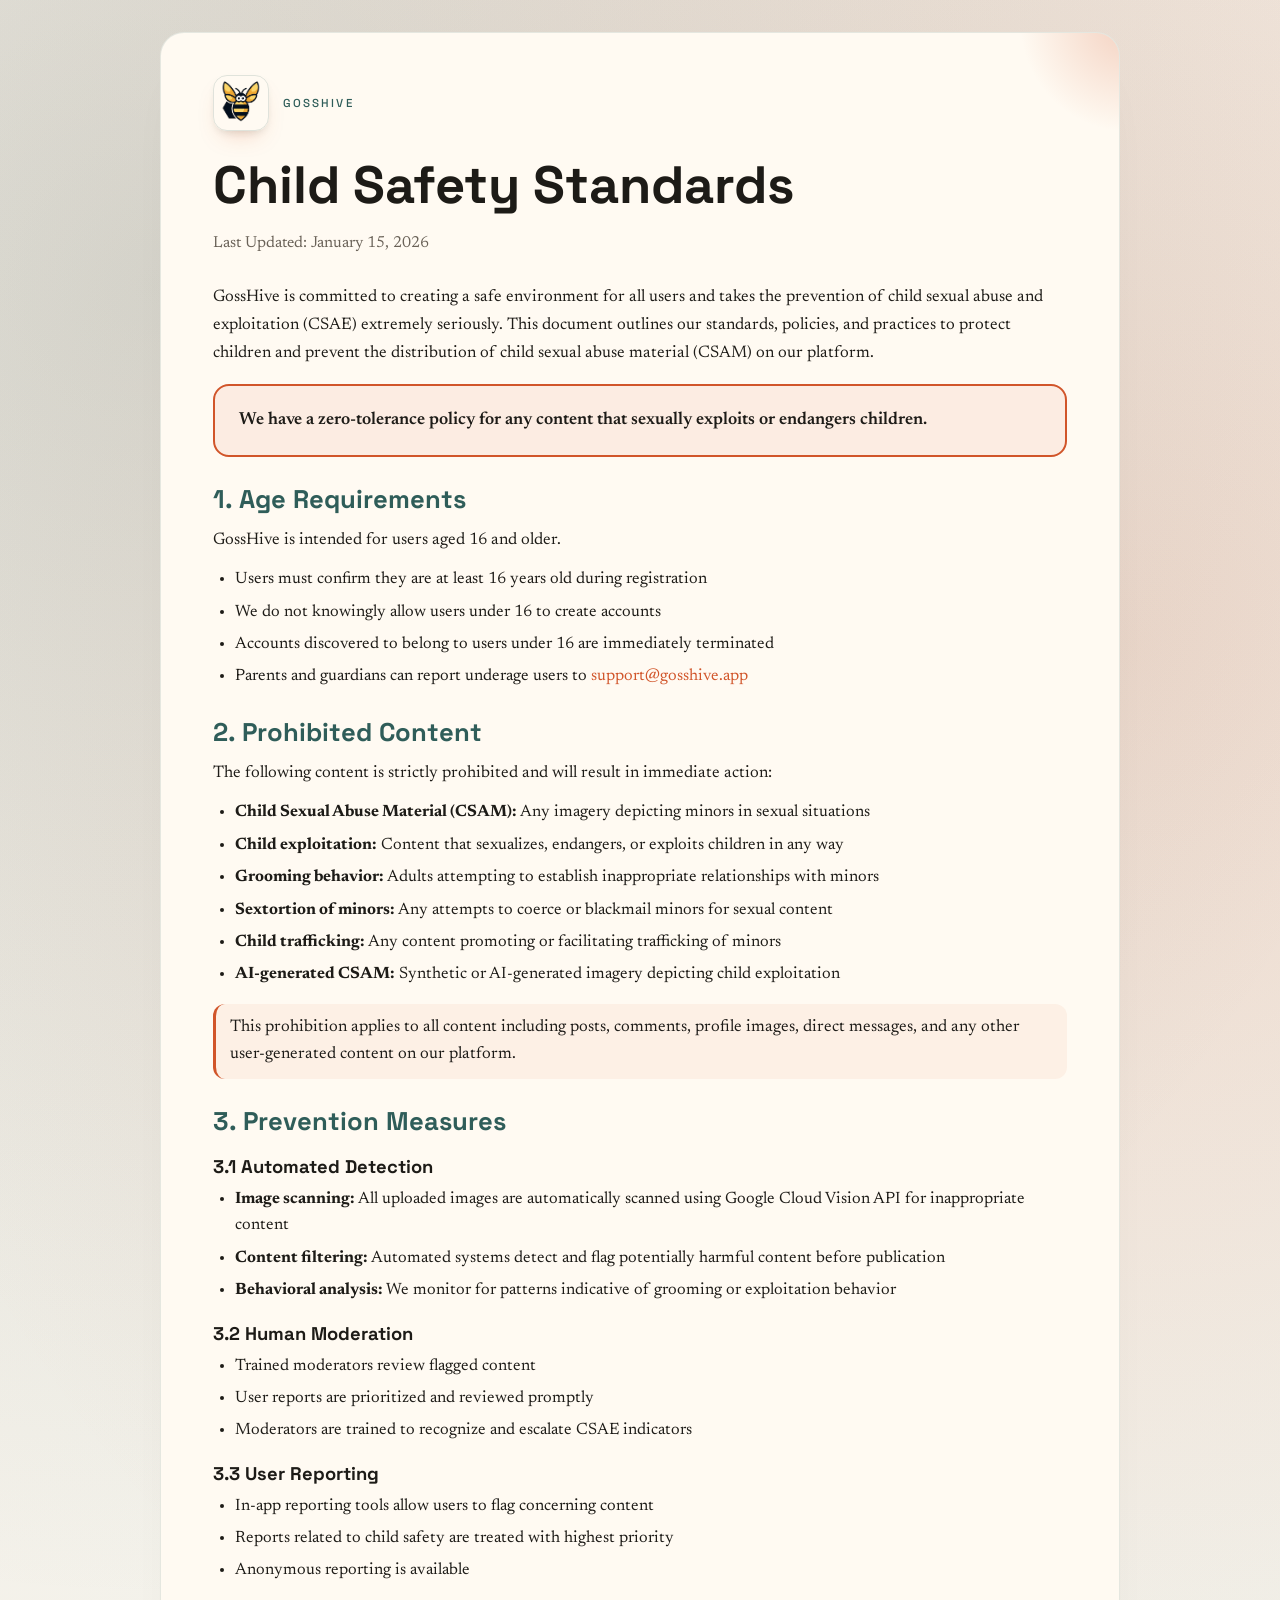
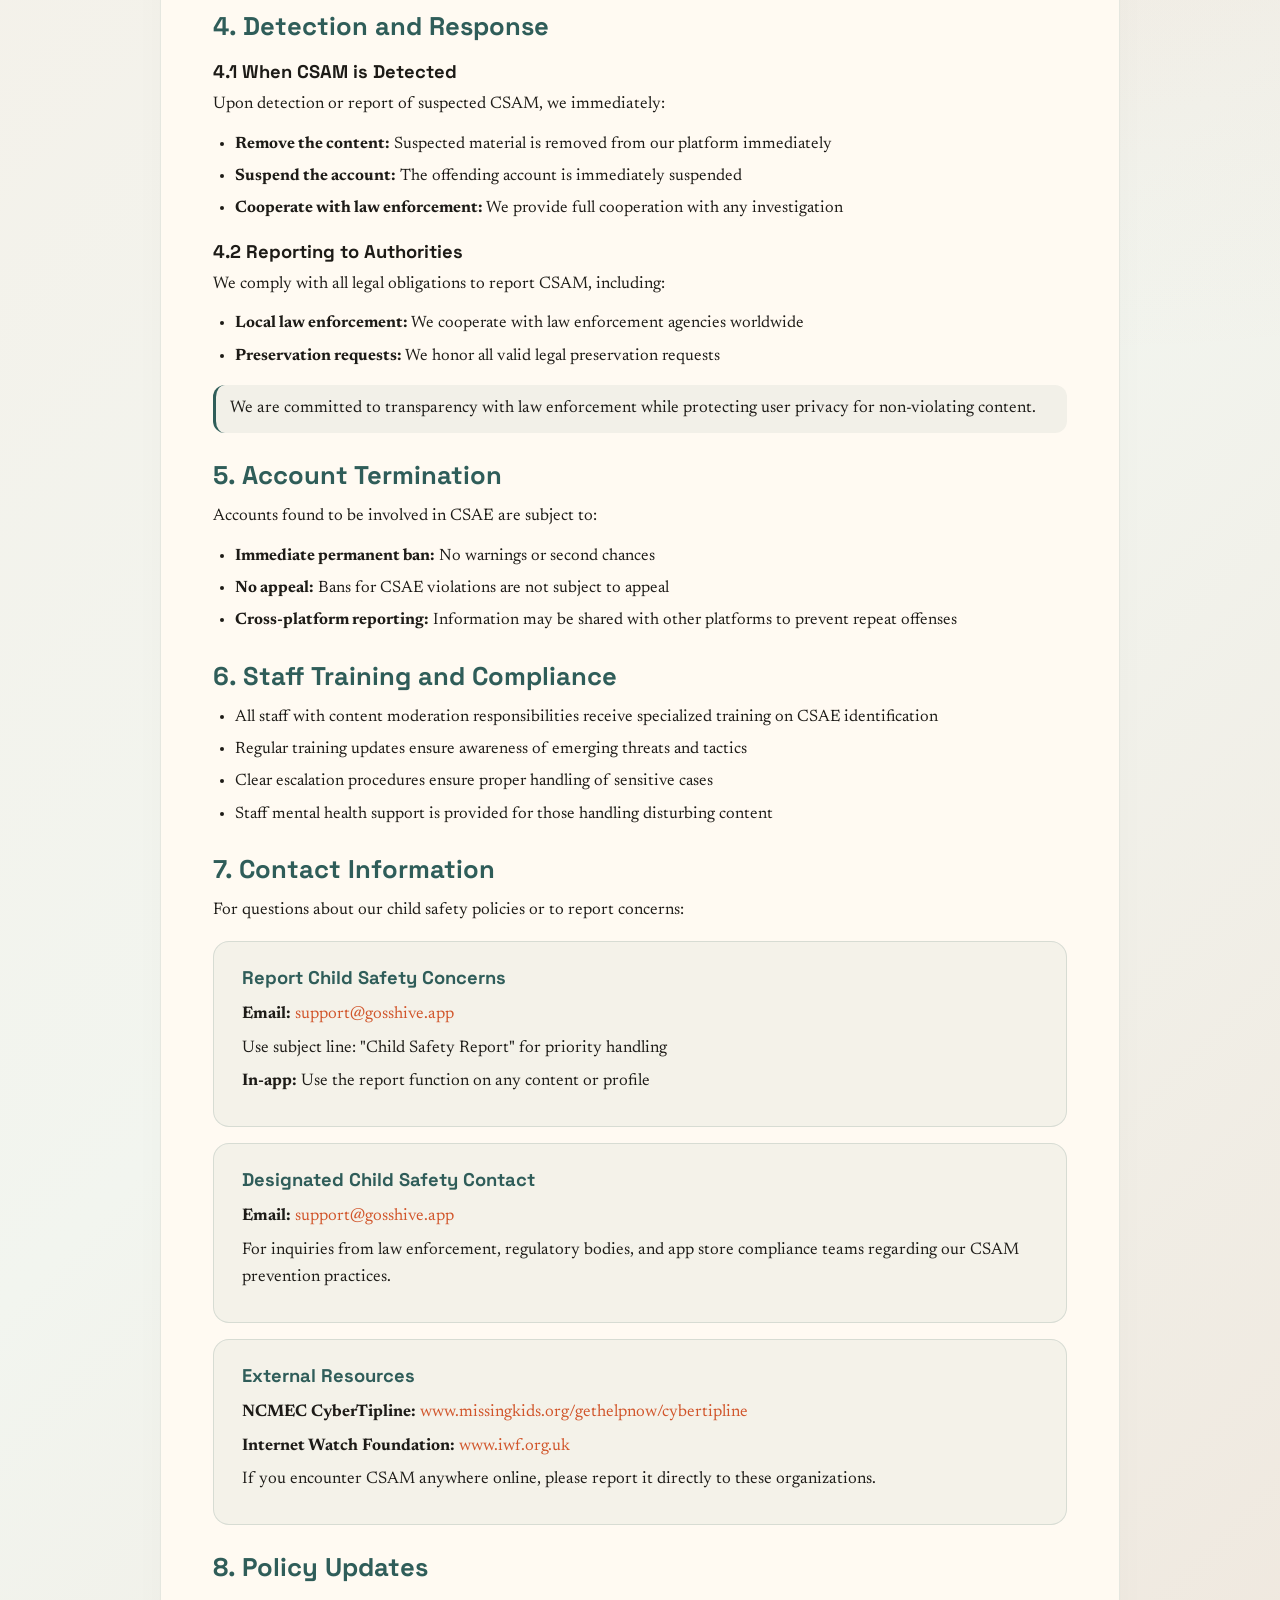
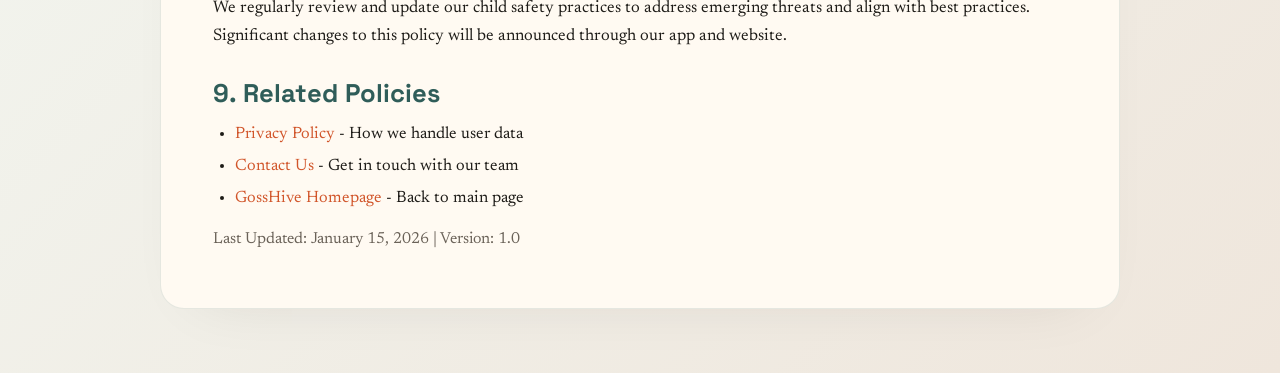
==== child-safety.html @ 20c946ef "Create child-safety.html - Add Child Safety Standards page outlining age requirements, prohibited co" ====
<!DOCTYPE html>
<html lang="en">
<head>
  <meta charset="UTF-8">
  <meta name="viewport" content="width=device-width, initial-scale=1">
  <meta name="description" content="GossHive Child Safety Standards - Our commitment to preventing child sexual abuse and exploitation">
  <title>GossHive Child Safety Standards</title>
  <link rel="icon" type="image/png" href="app-icon.png">
  <link rel="apple-touch-icon" href="app-icon.png">
  <link rel="preconnect" href="https://fonts.googleapis.com">
  <link rel="preconnect" href="https://fonts.gstatic.com" crossorigin>
  <link
    href="https://fonts.googleapis.com/css2?family=Newsreader:opsz,wght@6..72,400;6..72,600&family=Space+Grotesk:wght@500;700&display=swap"
    rel="stylesheet"
  >
  <style>
    :root {
      --bg: #f5efe7;
      --paper: #fffaf2;
      --ink: #1d1b17;
      --muted: #6a6258;
      --accent: #d1552a;
      --accent-2: #2f5d59;
      --shadow: rgba(32, 24, 16, 0.12);
      --ring: rgba(209, 85, 42, 0.2);
    }

    * {
      box-sizing: border-box;
    }

    body {
      margin: 0;
      font-family: "Newsreader", Georgia, serif;
      color: var(--ink);
      background:
        radial-gradient(circle at 12% 8%, rgba(47, 93, 89, 0.16), transparent 38%),
        radial-gradient(circle at 88% 18%, rgba(209, 85, 42, 0.16), transparent 42%),
        linear-gradient(135deg, #f6ede4 0%, #f2f5ef 60%, #efe6dc 100%);
      padding: 32px 20px 64px;
    }

    main {
      max-width: 960px;
      margin: 0 auto;
      background: var(--paper);
      border-radius: 24px;
      padding: 42px 52px 56px;
      box-shadow: 0 24px 60px -40px var(--shadow);
      border: 1px solid rgba(47, 93, 89, 0.12);
      position: relative;
      overflow: hidden;
    }

    main::before {
      content: "";
      position: absolute;
      inset: -120px -120px auto auto;
      height: 220px;
      width: 220px;
      background: radial-gradient(circle, rgba(209, 85, 42, 0.25), transparent 70%);
      pointer-events: none;
    }

    header {
      display: grid;
      gap: 12px;
      margin-bottom: 28px;
    }

    .logo-header {
      display: flex;
      align-items: center;
      gap: 14px;
      margin-bottom: 8px;
    }

    .app-icon-small {
      width: 56px;
      height: 56px;
      border-radius: 14px;
      object-fit: cover;
      box-shadow:
        0 12px 24px -12px rgba(209, 85, 42, 0.35),
        0 4px 8px -4px rgba(47, 93, 89, 0.2);
      border: 1px solid rgba(47, 93, 89, 0.15);
    }

    .eyebrow {
      text-transform: uppercase;
      letter-spacing: 0.18em;
      font-size: 0.72rem;
      font-family: "Space Grotesk", "Trebuchet MS", sans-serif;
      color: var(--accent-2);
      margin: 0;
      font-weight: 500;
    }

    h1 {
      margin: 0;
      font-family: "Space Grotesk", "Trebuchet MS", sans-serif;
      font-size: clamp(2.2rem, 2.6vw + 1.2rem, 3.4rem);
    }

    .updated {
      margin: 0;
      color: var(--muted);
      font-size: 1rem;
    }

    section {
      margin-top: 26px;
      animation: rise 650ms ease both;
    }

    section:nth-of-type(2) { animation-delay: 80ms; }
    section:nth-of-type(3) { animation-delay: 120ms; }
    section:nth-of-type(4) { animation-delay: 160ms; }
    section:nth-of-type(5) { animation-delay: 200ms; }
    section:nth-of-type(6) { animation-delay: 240ms; }
    section:nth-of-type(7) { animation-delay: 280ms; }

    h2 {
      font-family: "Space Grotesk", "Trebuchet MS", sans-serif;
      font-size: 1.6rem;
      margin: 0 0 12px;
      color: var(--accent-2);
    }

    h3 {
      font-size: 1.15rem;
      margin: 18px 0 8px;
      font-family: "Space Grotesk", "Trebuchet MS", sans-serif;
    }

    p {
      margin: 0 0 12px;
      line-height: 1.65;
      font-size: 1.05rem;
    }

    ul {
      margin: 0 0 14px 22px;
      padding: 0;
      line-height: 1.6;
      font-size: 1.03rem;
    }

    li {
      margin-bottom: 6px;
    }

    a {
      color: var(--accent);
      text-decoration: none;
    }

    a:hover,
    a:focus {
      text-decoration: underline;
    }

    .callout {
      border-left: 3px solid var(--accent);
      padding: 10px 14px;
      background: rgba(209, 85, 42, 0.06);
      border-radius: 12px;
      margin: 16px 0 0;
    }

    .callout-important {
      border-left: 3px solid var(--accent-2);
      padding: 10px 14px;
      background: rgba(47, 93, 89, 0.06);
      border-radius: 12px;
      margin: 16px 0 0;
    }

    .zero-tolerance {
      background: rgba(209, 85, 42, 0.08);
      border: 2px solid var(--accent);
      border-radius: 16px;
      padding: 20px 24px;
      margin: 16px 0;
    }

    .zero-tolerance p {
      margin: 0;
      font-size: 1.1rem;
      font-weight: 600;
    }

    .contact-card {
      background: rgba(47, 93, 89, 0.05);
      border: 1px solid rgba(47, 93, 89, 0.15);
      border-radius: 16px;
      padding: 24px 28px;
      margin-top: 16px;
    }

    .contact-card h3 {
      margin: 0 0 12px;
      color: var(--accent-2);
    }

    .contact-card p {
      margin: 6px 0;
    }

    @keyframes rise {
      from {
        opacity: 0;
        transform: translateY(12px);
      }
      to {
        opacity: 1;
        transform: translateY(0);
      }
    }

    @media (max-width: 720px) {
      main {
        padding: 32px 26px 40px;
      }

      h1 {
        font-size: clamp(1.9rem, 4vw + 1rem, 2.8rem);
      }

      p,
      ul {
        font-size: 1rem;
      }

      .zero-tolerance {
        padding: 16px 20px;
      }

      .contact-card {
        padding: 20px 22px;
      }
    }
  </style>
</head>
<body>
  <main>
    <header>
      <div class="logo-header">
        <img class="app-icon-small" src="app-icon.png" alt="GossHive app icon">
        <p class="eyebrow">GossHive</p>
      </div>
      <h1>Child Safety Standards</h1>
      <p class="updated">Last Updated: January 15, 2026</p>
    </header>

    <section>
      <p>
        GossHive is committed to creating a safe environment for all users and takes the prevention of
        child sexual abuse and exploitation (CSAE) extremely seriously. This document outlines our
        standards, policies, and practices to protect children and prevent the distribution of child
        sexual abuse material (CSAM) on our platform.
      </p>
      <div class="zero-tolerance">
        <p>We have a zero-tolerance policy for any content that sexually exploits or endangers children.</p>
      </div>
    </section>

    <section>
      <h2>1. Age Requirements</h2>
      <p>GossHive is intended for users aged 16 and older.</p>
      <ul>
        <li>Users must confirm they are at least 16 years old during registration</li>
        <li>We do not knowingly allow users under 16 to create accounts</li>
        <li>Accounts discovered to belong to users under 16 are immediately terminated</li>
        <li>Parents and guardians can report underage users to <a href="mailto:support@gosshive.app">support@gosshive.app</a></li>
      </ul>
    </section>

    <section>
      <h2>2. Prohibited Content</h2>
      <p>The following content is strictly prohibited and will result in immediate action:</p>
      <ul>
        <li><strong>Child Sexual Abuse Material (CSAM):</strong> Any imagery depicting minors in sexual situations</li>
        <li><strong>Child exploitation:</strong> Content that sexualizes, endangers, or exploits children in any way</li>
        <li><strong>Grooming behavior:</strong> Adults attempting to establish inappropriate relationships with minors</li>
        <li><strong>Sextortion of minors:</strong> Any attempts to coerce or blackmail minors for sexual content</li>
        <li><strong>Child trafficking:</strong> Any content promoting or facilitating trafficking of minors</li>
        <li><strong>AI-generated CSAM:</strong> Synthetic or AI-generated imagery depicting child exploitation</li>
      </ul>
      <p class="callout">
        This prohibition applies to all content including posts, comments, profile images, direct messages, and any other user-generated content on our platform.
      </p>
    </section>

    <section>
      <h2>3. Prevention Measures</h2>

      <h3>3.1 Automated Detection</h3>
      <ul>
        <li><strong>Image scanning:</strong> All uploaded images are automatically scanned using Google Cloud Vision API for inappropriate content</li>
        <li><strong>Content filtering:</strong> Automated systems detect and flag potentially harmful content before publication</li>
        <li><strong>Behavioral analysis:</strong> We monitor for patterns indicative of grooming or exploitation behavior</li>
      </ul>

      <h3>3.2 Human Moderation</h3>
      <ul>
        <li>Trained moderators review flagged content</li>
        <li>User reports are prioritized and reviewed promptly</li>
        <li>Moderators are trained to recognize and escalate CSAE indicators</li>
      </ul>

      <h3>3.3 User Reporting</h3>
      <ul>
        <li>In-app reporting tools allow users to flag concerning content</li>
        <li>Reports related to child safety are treated with highest priority</li>
        <li>Anonymous reporting is available</li>
      </ul>
    </section>

    <section>
      <h2>4. Detection and Response</h2>

      <h3>4.1 When CSAM is Detected</h3>
      <p>Upon detection or report of suspected CSAM, we immediately:</p>
      <ul>
        <li><strong>Remove the content:</strong> Suspected material is removed from our platform immediately</li>
        <li><strong>Suspend the account:</strong> The offending account is immediately suspended</li>
        <li><strong>Cooperate with law enforcement:</strong> We provide full cooperation with any investigation</li>
      </ul>

      <h3>4.2 Reporting to Authorities</h3>
      <p>We comply with all legal obligations to report CSAM, including:</p>
      <ul>
        <li><strong>Local law enforcement:</strong> We cooperate with law enforcement agencies worldwide</li>
        <li><strong>Preservation requests:</strong> We honor all valid legal preservation requests</li>
      </ul>
      <p class="callout-important">
        We are committed to transparency with law enforcement while protecting user privacy for non-violating content.
      </p>
    </section>

    <section>
      <h2>5. Account Termination</h2>
      <p>Accounts found to be involved in CSAE are subject to:</p>
      <ul>
        <li><strong>Immediate permanent ban:</strong> No warnings or second chances</li>
        <li><strong>No appeal:</strong> Bans for CSAE violations are not subject to appeal</li>
        <li><strong>Cross-platform reporting:</strong> Information may be shared with other platforms to prevent repeat offenses</li>
      </ul>
    </section>

    <section>
      <h2>6. Staff Training and Compliance</h2>
      <ul>
        <li>All staff with content moderation responsibilities receive specialized training on CSAE identification</li>
        <li>Regular training updates ensure awareness of emerging threats and tactics</li>
        <li>Clear escalation procedures ensure proper handling of sensitive cases</li>
        <li>Staff mental health support is provided for those handling disturbing content</li>
      </ul>
    </section>

    <section>
      <h2>7. Contact Information</h2>
      <p>For questions about our child safety policies or to report concerns:</p>

      <div class="contact-card">
        <h3>Report Child Safety Concerns</h3>
        <p><strong>Email:</strong> <a href="mailto:support@gosshive.app">support@gosshive.app</a></p>
        <p>Use subject line: "Child Safety Report" for priority handling</p>
        <p><strong>In-app:</strong> Use the report function on any content or profile</p>
      </div>

      <div class="contact-card">
        <h3>Designated Child Safety Contact</h3>
        <p><strong>Email:</strong> <a href="mailto:support@gosshive.app">support@gosshive.app</a></p>
        <p>For inquiries from law enforcement, regulatory bodies, and app store compliance teams regarding our CSAM prevention practices.</p>
      </div>

      <div class="contact-card">
        <h3>External Resources</h3>
        <p><strong>NCMEC CyberTipline:</strong> <a href="https://www.missingkids.org/gethelpnow/cybertipline" target="_blank" rel="noopener">www.missingkids.org/gethelpnow/cybertipline</a></p>
        <p><strong>Internet Watch Foundation:</strong> <a href="https://www.iwf.org.uk/" target="_blank" rel="noopener">www.iwf.org.uk</a></p>
        <p>If you encounter CSAM anywhere online, please report it directly to these organizations.</p>
      </div>
    </section>

    <section>
      <h2>8. Policy Updates</h2>
      <p>
        We regularly review and update our child safety practices to address emerging threats and
        align with best practices. Significant changes to this policy will be announced through
        our app and website.
      </p>
    </section>

    <section>
      <h2>9. Related Policies</h2>
      <ul>
        <li><a href="https://gosshive.app/privacy">Privacy Policy</a> - How we handle user data</li>
        <li><a href="https://gosshive.app/contact">Contact Us</a> - Get in touch with our team</li>
        <li><a href="https://gosshive.app">GossHive Homepage</a> - Back to main page</li>
      </ul>
      <p class="updated">Last Updated: January 15, 2026 | Version: 1.0</p>
    </section>
  </main>
</body>
</html>
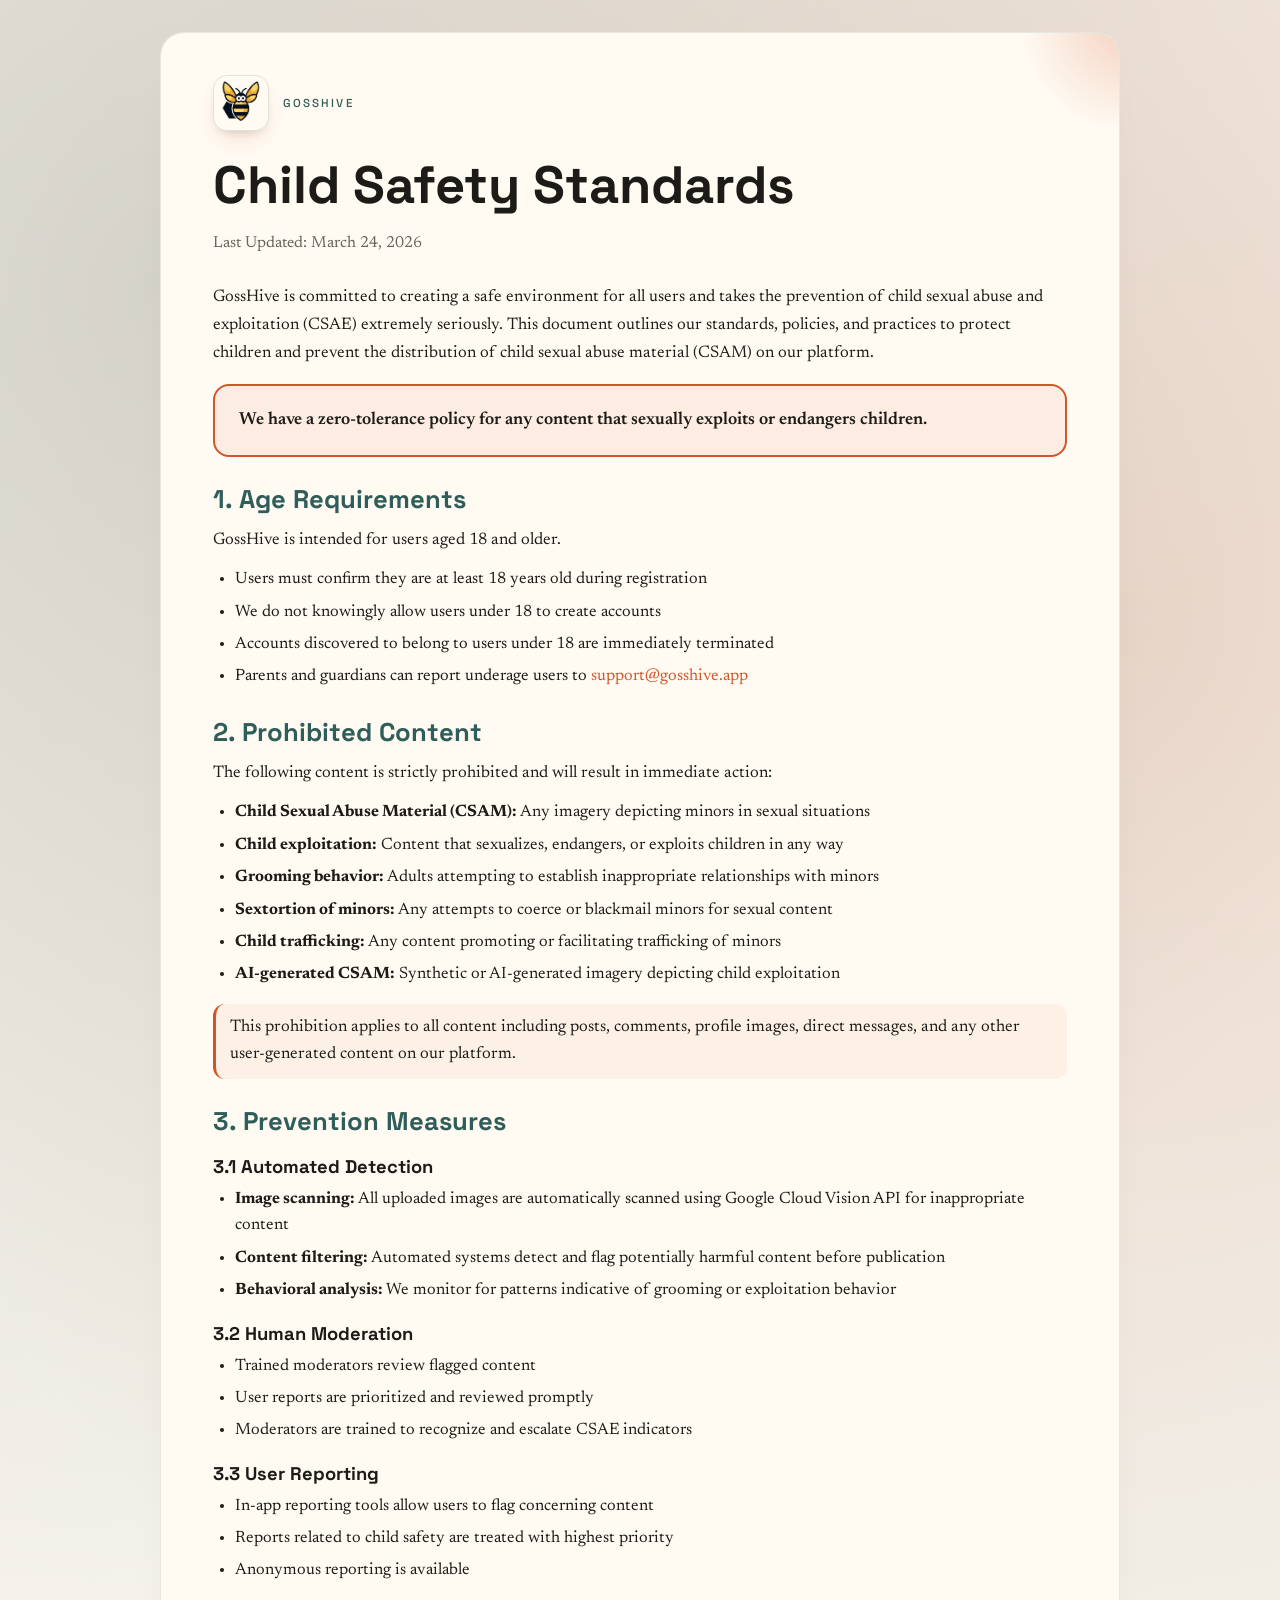
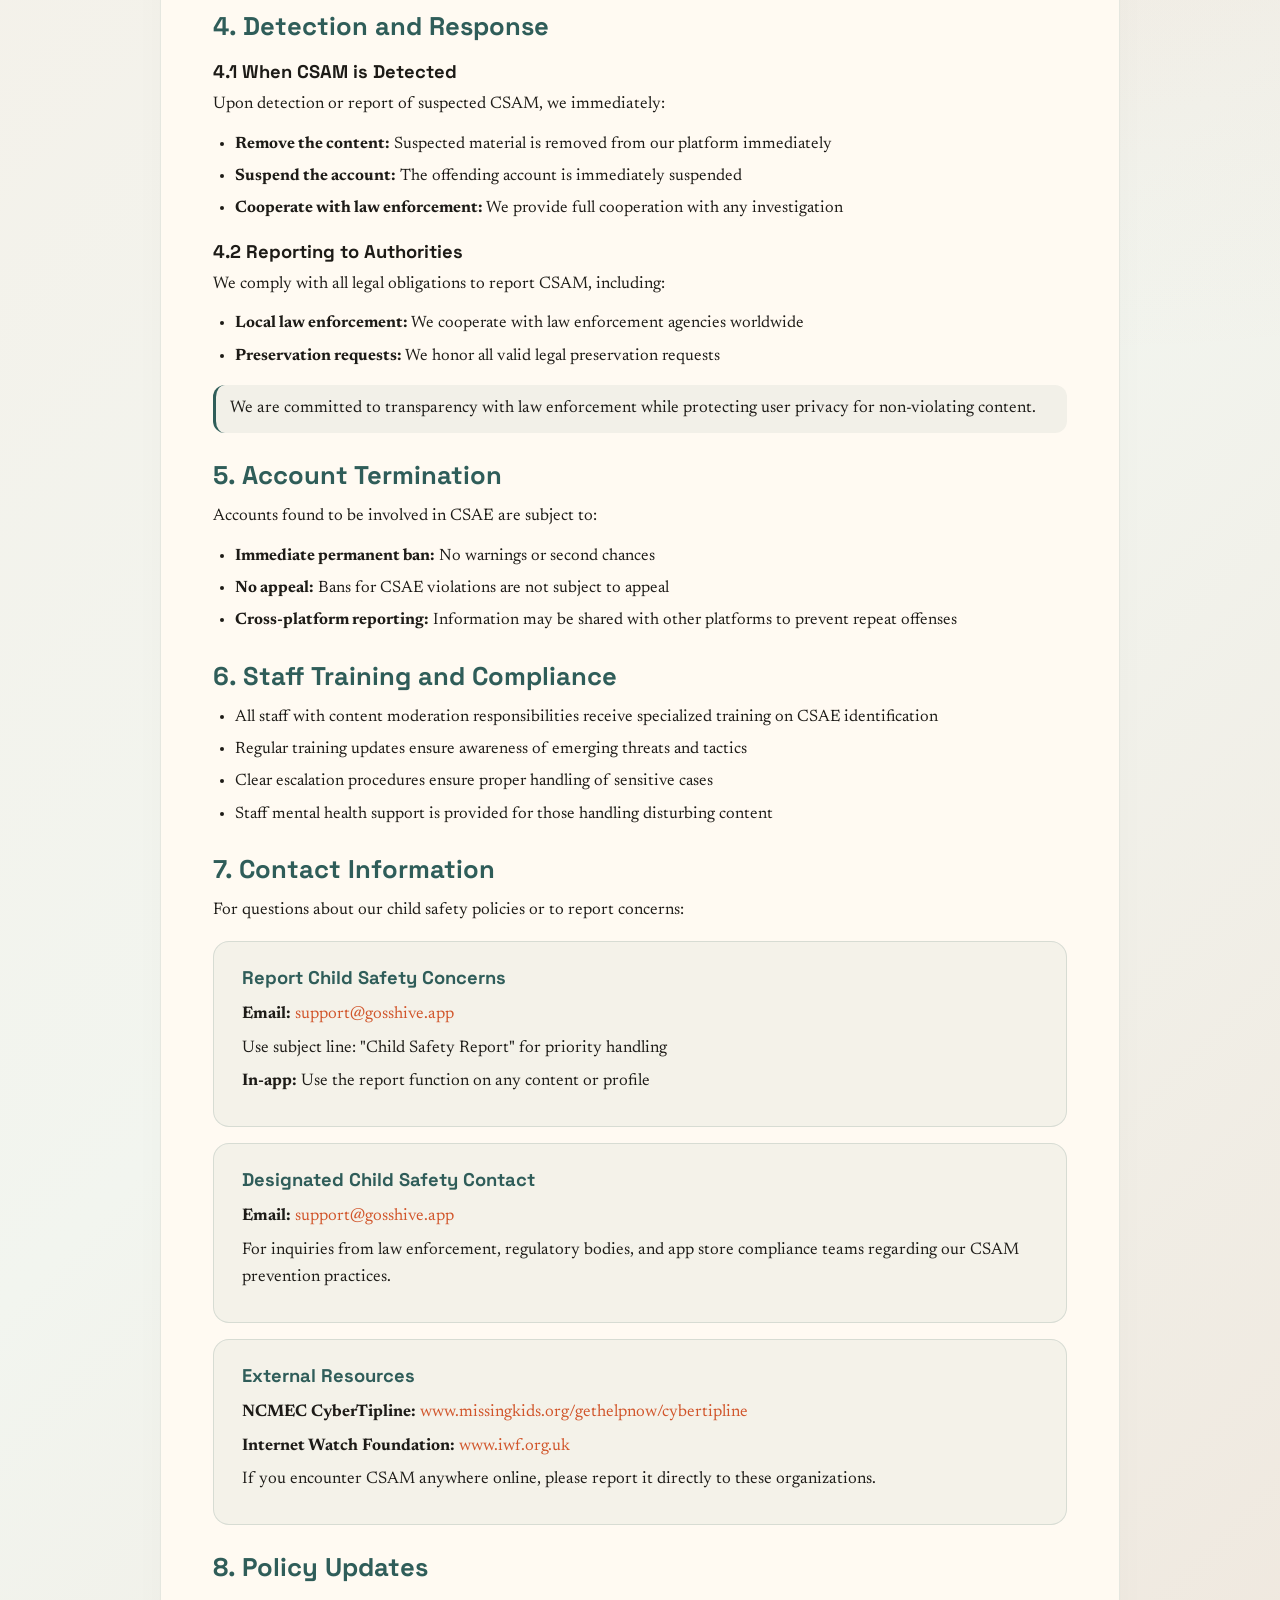
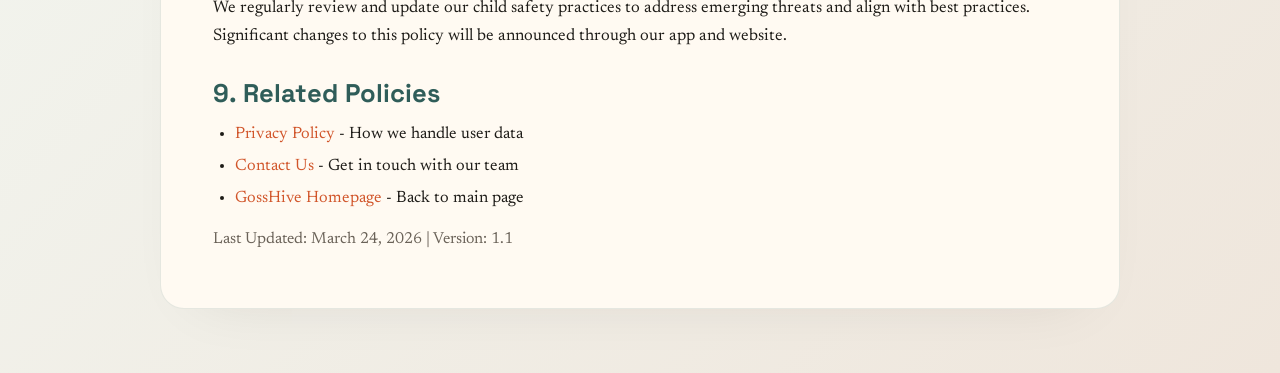
==== commit 7f0ba4f8: "Update privacy and child safety policies - Raise the minimum age requirement from 16 to 18 in `priva" ====
--- a/child-safety.html
+++ b/child-safety.html
@@ -250,7 +250,7 @@
         <p class="eyebrow">GossHive</p>
       </div>
       <h1>Child Safety Standards</h1>
-      <p class="updated">Last Updated: January 15, 2026</p>
+      <p class="updated">Last Updated: March 24, 2026</p>
     </header>
 
     <section>
@@ -267,11 +267,11 @@
 
     <section>
       <h2>1. Age Requirements</h2>
-      <p>GossHive is intended for users aged 16 and older.</p>
-      <ul>
-        <li>Users must confirm they are at least 16 years old during registration</li>
-        <li>We do not knowingly allow users under 16 to create accounts</li>
-        <li>Accounts discovered to belong to users under 16 are immediately terminated</li>
+      <p>GossHive is intended for users aged 18 and older.</p>
+      <ul>
+        <li>Users must confirm they are at least 18 years old during registration</li>
+        <li>We do not knowingly allow users under 18 to create accounts</li>
+        <li>Accounts discovered to belong to users under 18 are immediately terminated</li>
         <li>Parents and guardians can report underage users to <a href="mailto:support@gosshive.app">support@gosshive.app</a></li>
       </ul>
     </section>
@@ -400,7 +400,7 @@
         <li><a href="https://gosshive.app/contact">Contact Us</a> - Get in touch with our team</li>
         <li><a href="https://gosshive.app">GossHive Homepage</a> - Back to main page</li>
       </ul>
-      <p class="updated">Last Updated: January 15, 2026 | Version: 1.0</p>
+      <p class="updated">Last Updated: March 24, 2026 | Version: 1.1</p>
     </section>
   </main>
 </body>
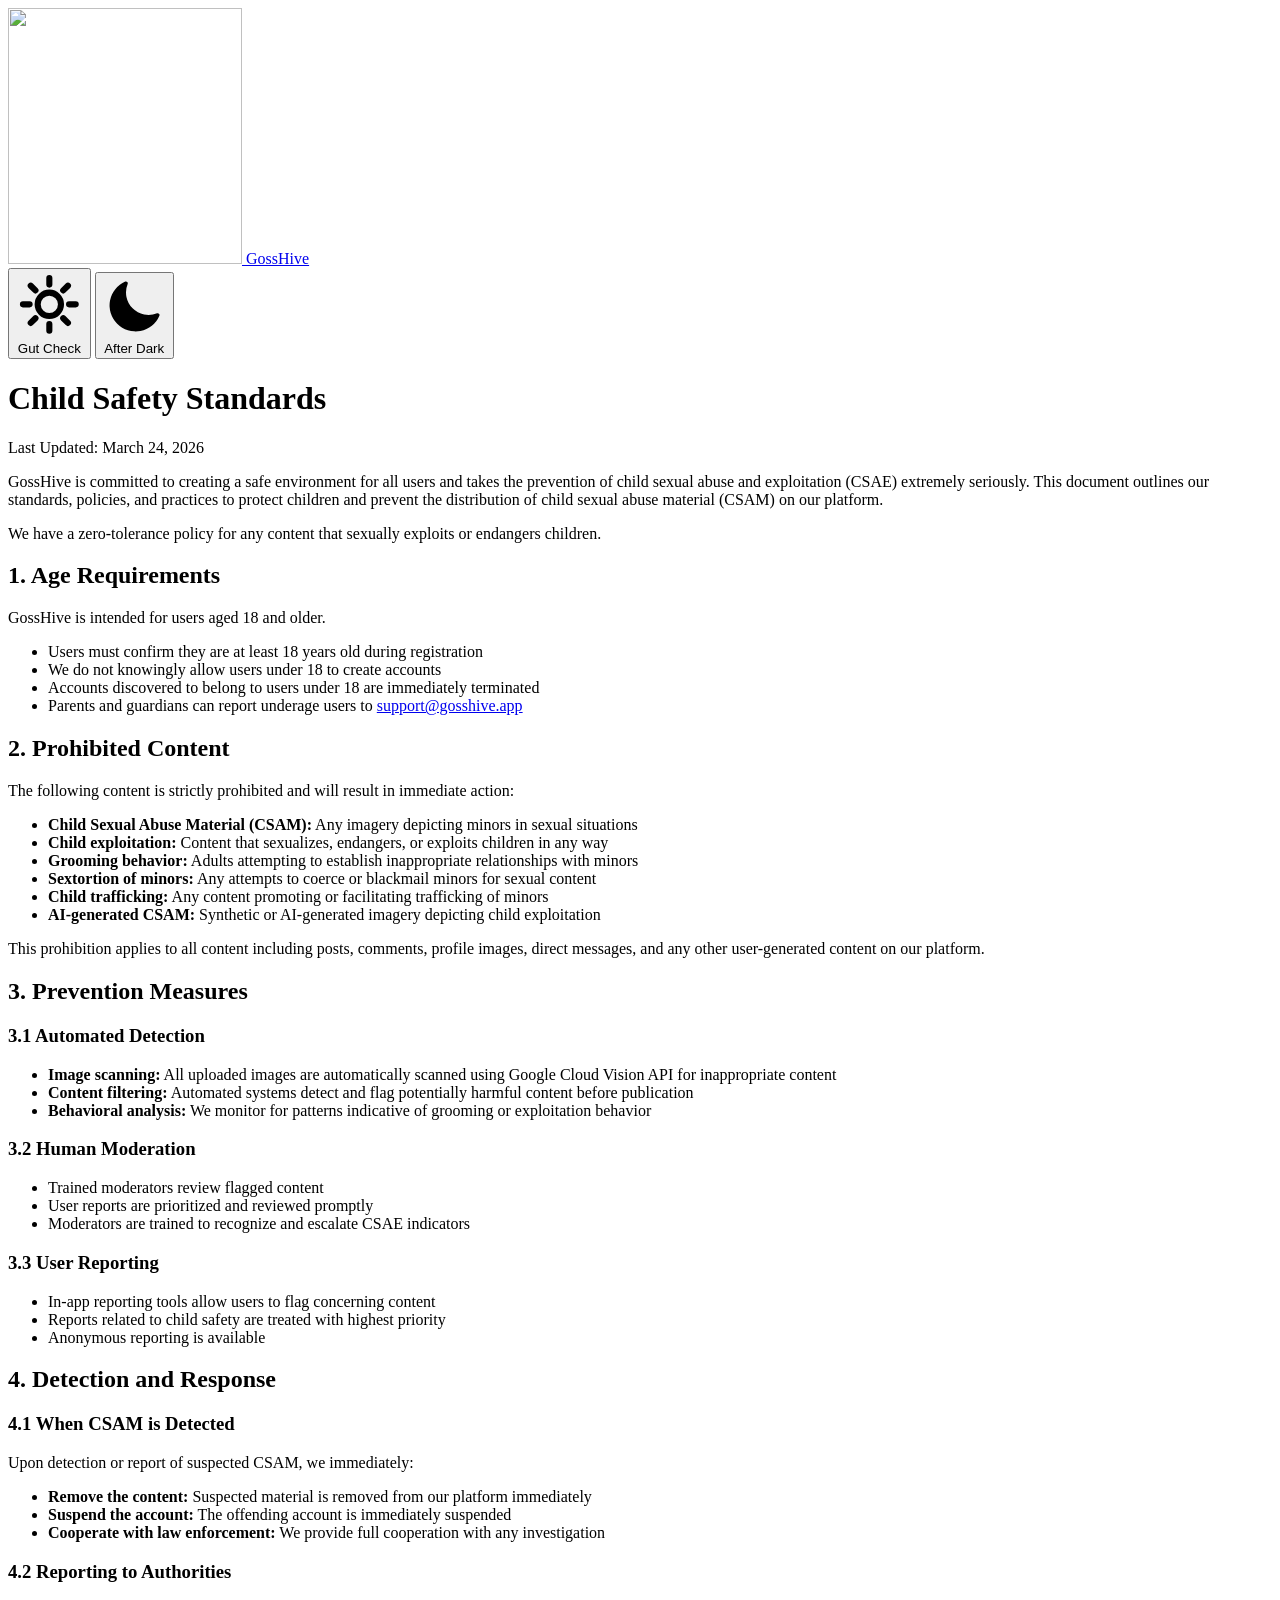
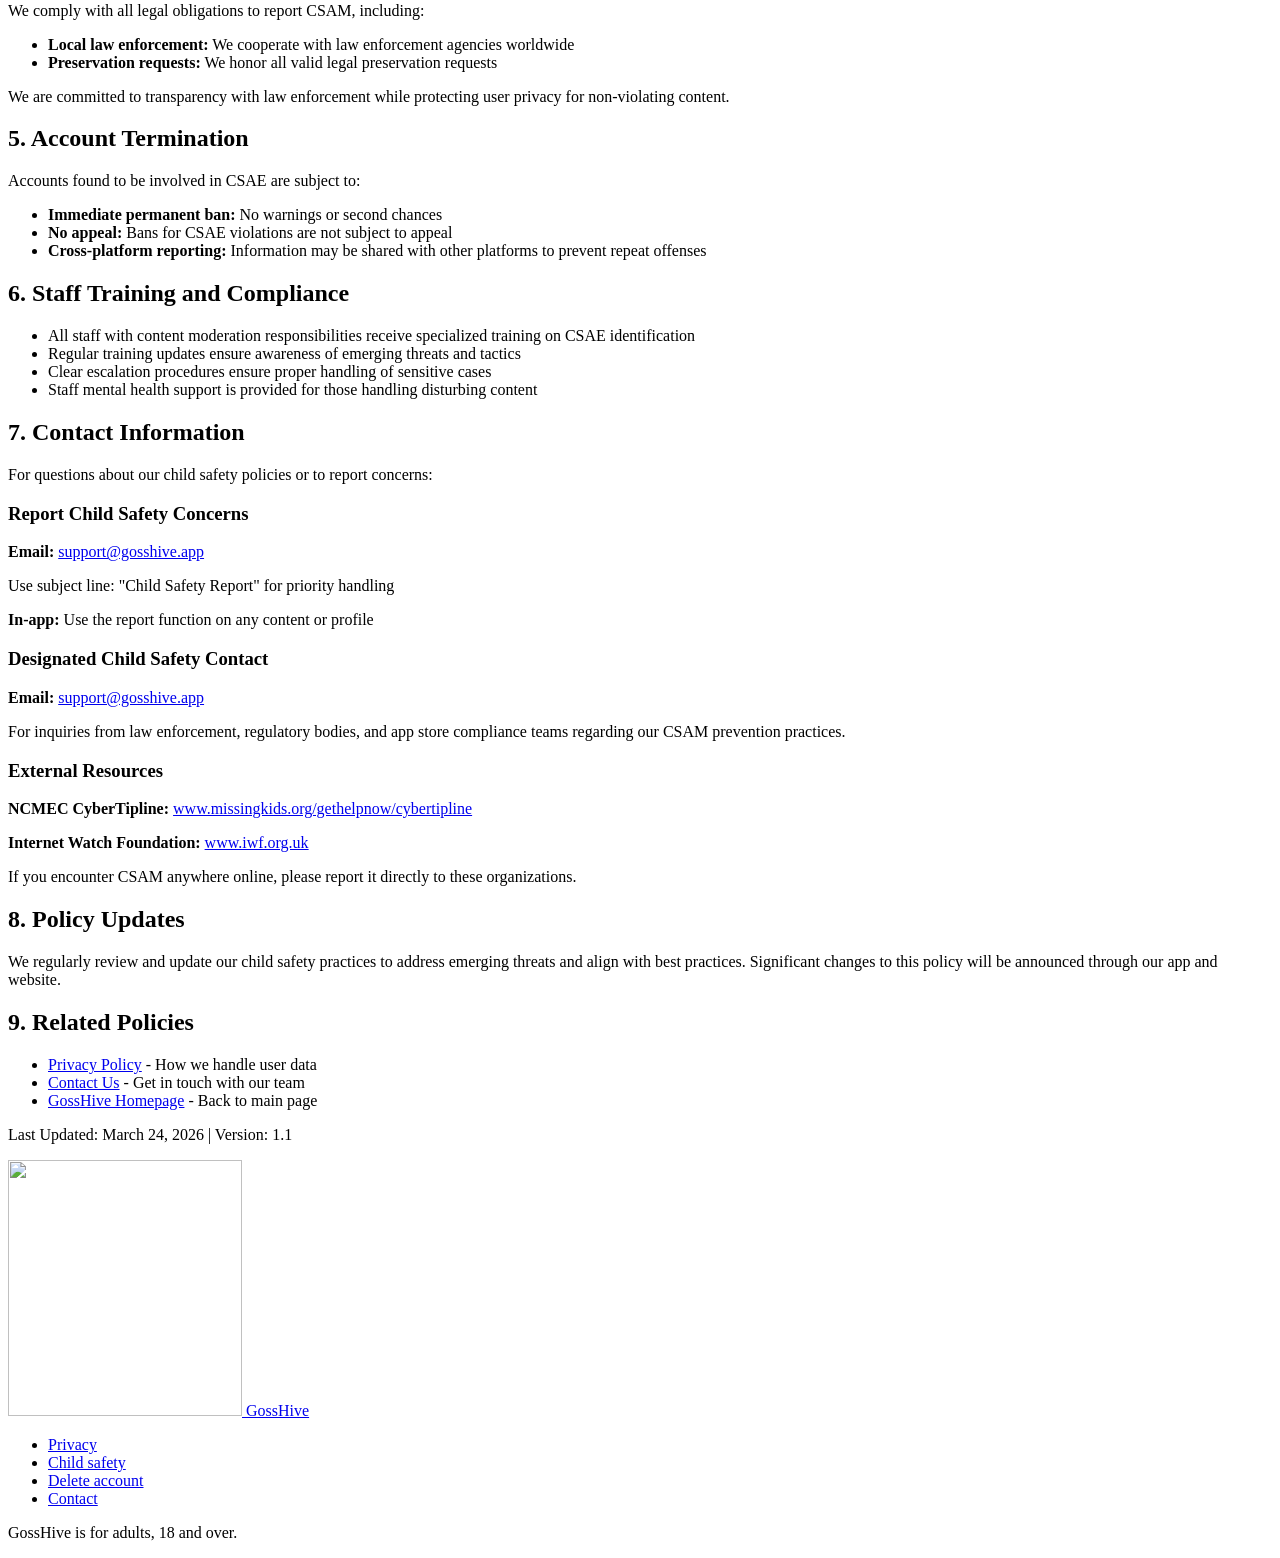
==== commit 939891f2: "Move the document pages onto the shared styles Privacy, child safety, contact and account deletion g" ====
--- a/child-safety.html
+++ b/child-safety.html
@@ -3,255 +3,54 @@
 <head>
   <meta charset="UTF-8">
   <meta name="viewport" content="width=device-width, initial-scale=1">
+  <title>GossHive Child Safety Standards</title>
   <meta name="description" content="GossHive Child Safety Standards - Our commitment to preventing child sexual abuse and exploitation">
-  <title>GossHive Child Safety Standards</title>
-  <link rel="icon" type="image/png" href="app-icon.png">
-  <link rel="apple-touch-icon" href="app-icon.png">
-  <link rel="preconnect" href="https://fonts.googleapis.com">
-  <link rel="preconnect" href="https://fonts.gstatic.com" crossorigin>
-  <link
-    href="https://fonts.googleapis.com/css2?family=Newsreader:opsz,wght@6..72,400;6..72,600&family=Space+Grotesk:wght@500;700&display=swap"
-    rel="stylesheet"
-  >
-  <style>
-    :root {
-      --bg: #f5efe7;
-      --paper: #fffaf2;
-      --ink: #1d1b17;
-      --muted: #6a6258;
-      --accent: #d1552a;
-      --accent-2: #2f5d59;
-      --shadow: rgba(32, 24, 16, 0.12);
-      --ring: rgba(209, 85, 42, 0.2);
-    }
-
-    * {
-      box-sizing: border-box;
-    }
-
-    body {
-      margin: 0;
-      font-family: "Newsreader", Georgia, serif;
-      color: var(--ink);
-      background:
-        radial-gradient(circle at 12% 8%, rgba(47, 93, 89, 0.16), transparent 38%),
-        radial-gradient(circle at 88% 18%, rgba(209, 85, 42, 0.16), transparent 42%),
-        linear-gradient(135deg, #f6ede4 0%, #f2f5ef 60%, #efe6dc 100%);
-      padding: 32px 20px 64px;
-    }
-
-    main {
-      max-width: 960px;
-      margin: 0 auto;
-      background: var(--paper);
-      border-radius: 24px;
-      padding: 42px 52px 56px;
-      box-shadow: 0 24px 60px -40px var(--shadow);
-      border: 1px solid rgba(47, 93, 89, 0.12);
-      position: relative;
-      overflow: hidden;
-    }
-
-    main::before {
-      content: "";
-      position: absolute;
-      inset: -120px -120px auto auto;
-      height: 220px;
-      width: 220px;
-      background: radial-gradient(circle, rgba(209, 85, 42, 0.25), transparent 70%);
-      pointer-events: none;
-    }
-
-    header {
-      display: grid;
-      gap: 12px;
-      margin-bottom: 28px;
-    }
-
-    .logo-header {
-      display: flex;
-      align-items: center;
-      gap: 14px;
-      margin-bottom: 8px;
-    }
-
-    .app-icon-small {
-      width: 56px;
-      height: 56px;
-      border-radius: 14px;
-      object-fit: cover;
-      box-shadow:
-        0 12px 24px -12px rgba(209, 85, 42, 0.35),
-        0 4px 8px -4px rgba(47, 93, 89, 0.2);
-      border: 1px solid rgba(47, 93, 89, 0.15);
-    }
-
-    .eyebrow {
-      text-transform: uppercase;
-      letter-spacing: 0.18em;
-      font-size: 0.72rem;
-      font-family: "Space Grotesk", "Trebuchet MS", sans-serif;
-      color: var(--accent-2);
-      margin: 0;
-      font-weight: 500;
-    }
-
-    h1 {
-      margin: 0;
-      font-family: "Space Grotesk", "Trebuchet MS", sans-serif;
-      font-size: clamp(2.2rem, 2.6vw + 1.2rem, 3.4rem);
-    }
-
-    .updated {
-      margin: 0;
-      color: var(--muted);
-      font-size: 1rem;
-    }
-
-    section {
-      margin-top: 26px;
-      animation: rise 650ms ease both;
-    }
-
-    section:nth-of-type(2) { animation-delay: 80ms; }
-    section:nth-of-type(3) { animation-delay: 120ms; }
-    section:nth-of-type(4) { animation-delay: 160ms; }
-    section:nth-of-type(5) { animation-delay: 200ms; }
-    section:nth-of-type(6) { animation-delay: 240ms; }
-    section:nth-of-type(7) { animation-delay: 280ms; }
-
-    h2 {
-      font-family: "Space Grotesk", "Trebuchet MS", sans-serif;
-      font-size: 1.6rem;
-      margin: 0 0 12px;
-      color: var(--accent-2);
-    }
-
-    h3 {
-      font-size: 1.15rem;
-      margin: 18px 0 8px;
-      font-family: "Space Grotesk", "Trebuchet MS", sans-serif;
-    }
-
-    p {
-      margin: 0 0 12px;
-      line-height: 1.65;
-      font-size: 1.05rem;
-    }
-
-    ul {
-      margin: 0 0 14px 22px;
-      padding: 0;
-      line-height: 1.6;
-      font-size: 1.03rem;
-    }
-
-    li {
-      margin-bottom: 6px;
-    }
-
-    a {
-      color: var(--accent);
-      text-decoration: none;
-    }
-
-    a:hover,
-    a:focus {
-      text-decoration: underline;
-    }
-
-    .callout {
-      border-left: 3px solid var(--accent);
-      padding: 10px 14px;
-      background: rgba(209, 85, 42, 0.06);
-      border-radius: 12px;
-      margin: 16px 0 0;
-    }
-
-    .callout-important {
-      border-left: 3px solid var(--accent-2);
-      padding: 10px 14px;
-      background: rgba(47, 93, 89, 0.06);
-      border-radius: 12px;
-      margin: 16px 0 0;
-    }
-
-    .zero-tolerance {
-      background: rgba(209, 85, 42, 0.08);
-      border: 2px solid var(--accent);
-      border-radius: 16px;
-      padding: 20px 24px;
-      margin: 16px 0;
-    }
-
-    .zero-tolerance p {
-      margin: 0;
-      font-size: 1.1rem;
-      font-weight: 600;
-    }
-
-    .contact-card {
-      background: rgba(47, 93, 89, 0.05);
-      border: 1px solid rgba(47, 93, 89, 0.15);
-      border-radius: 16px;
-      padding: 24px 28px;
-      margin-top: 16px;
-    }
-
-    .contact-card h3 {
-      margin: 0 0 12px;
-      color: var(--accent-2);
-    }
-
-    .contact-card p {
-      margin: 6px 0;
-    }
-
-    @keyframes rise {
-      from {
-        opacity: 0;
-        transform: translateY(12px);
+  <meta name="theme-color" content="#ffbd59">
+  <link rel="icon" type="image/png" href="assets/favicon.png">
+  <link rel="apple-touch-icon" href="assets/apple-touch-icon.png">
+  <link rel="preload" href="assets/fonts/archivo-latin-var.woff2" as="font" type="font/woff2" crossorigin>
+  <link rel="stylesheet" href="assets/site.css">
+  <script>
+    /* Pick the hive before first paint: After Dark from 21:00 to 04:00 local time, as in the app. */
+    (function () {
+      var hive = null;
+      try { hive = sessionStorage.getItem('gh-hive'); } catch (e) {}
+      if (hive !== 'gut' && hive !== 'dark') {
+        var h = new Date().getHours();
+        hive = (h >= 21 || h < 4) ? 'dark' : 'gut';
       }
-      to {
-        opacity: 1;
-        transform: translateY(0);
-      }
-    }
-
-    @media (max-width: 720px) {
-      main {
-        padding: 32px 26px 40px;
-      }
-
-      h1 {
-        font-size: clamp(1.9rem, 4vw + 1rem, 2.8rem);
-      }
-
-      p,
-      ul {
-        font-size: 1rem;
-      }
-
-      .zero-tolerance {
-        padding: 16px 20px;
-      }
-
-      .contact-card {
-        padding: 20px 22px;
-      }
-    }
-  </style>
+      var root = document.documentElement;
+      root.dataset.hive = hive;
+      root.classList.add('js');
+    })();
+  </script>
 </head>
 <body>
-  <main>
-    <header>
-      <div class="logo-header">
-        <img class="app-icon-small" src="app-icon.png" alt="GossHive app icon">
-        <p class="eyebrow">GossHive</p>
-      </div>
+  <header class="nav nav--over wrap">
+    <a class="brand" href="./" aria-label="GossHive home">
+      <span class="brand-tile"><img src="assets/bee.webp" alt="" width="234" height="256"></span>
+      <span>GossHive</span>
+    </a>
+    <div class="seg" role="group" aria-label="Choose a hive for this page">
+      <button type="button" data-set-hive="gut" aria-pressed="true">
+        <svg viewBox="0 0 24 24" fill="none" stroke="currentColor" stroke-width="2.2" stroke-linecap="round" aria-hidden="true"><circle cx="12" cy="12" r="4.2"/><path d="M12 2.5v2.4M12 19.1v2.4M2.5 12h2.4M19.1 12h2.4M5.3 5.3 7 7M17 17l1.7 1.7M18.7 5.3 17 7M7 17l-1.7 1.7"/></svg>
+        <span class="seg-label">Gut Check</span>
+      </button>
+      <button type="button" data-set-hive="dark" aria-pressed="false">
+        <svg viewBox="0 0 24 24" fill="currentColor" aria-hidden="true"><path d="M20.6 14.6A8.6 8.6 0 0 1 9.4 3.4a.7.7 0 0 0-.9-.9 9.9 9.9 0 1 0 13 13 .7.7 0 0 0-.9-.9z"/></svg>
+        <span class="seg-label">After Dark</span>
+      </button>
+    </div>
+  </header>
+
+  <main class="doc">
+    <header class="doc-head">
       <h1>Child Safety Standards</h1>
       <p class="updated">Last Updated: March 24, 2026</p>
     </header>
+
+    <div class="doc-body">
+
 
     <section>
       <p>
@@ -402,6 +201,25 @@
       </ul>
       <p class="updated">Last Updated: March 24, 2026 | Version: 1.1</p>
     </section>
+    </div>
   </main>
+
+  <footer class="foot">
+    <div class="foot-grid wrap">
+      <a class="brand" href="./" aria-label="GossHive home">
+        <span class="brand-tile"><img src="assets/bee.webp" alt="" width="234" height="256"></span>
+        <span>GossHive</span>
+      </a>
+      <ul class="foot-links" aria-label="GossHive resources">
+        <li><a href="privacy.html">Privacy</a></li>
+        <li><a href="child-safety.html" aria-current="page">Child safety</a></li>
+        <li><a href="delete-account.html">Delete account</a></li>
+        <li><a href="contact.html">Contact</a></li>
+      </ul>
+      <p class="foot-note">GossHive is for adults, 18 and over.</p>
+    </div>
+  </footer>
+
+  <script src="assets/site.js" defer></script>
 </body>
 </html>
